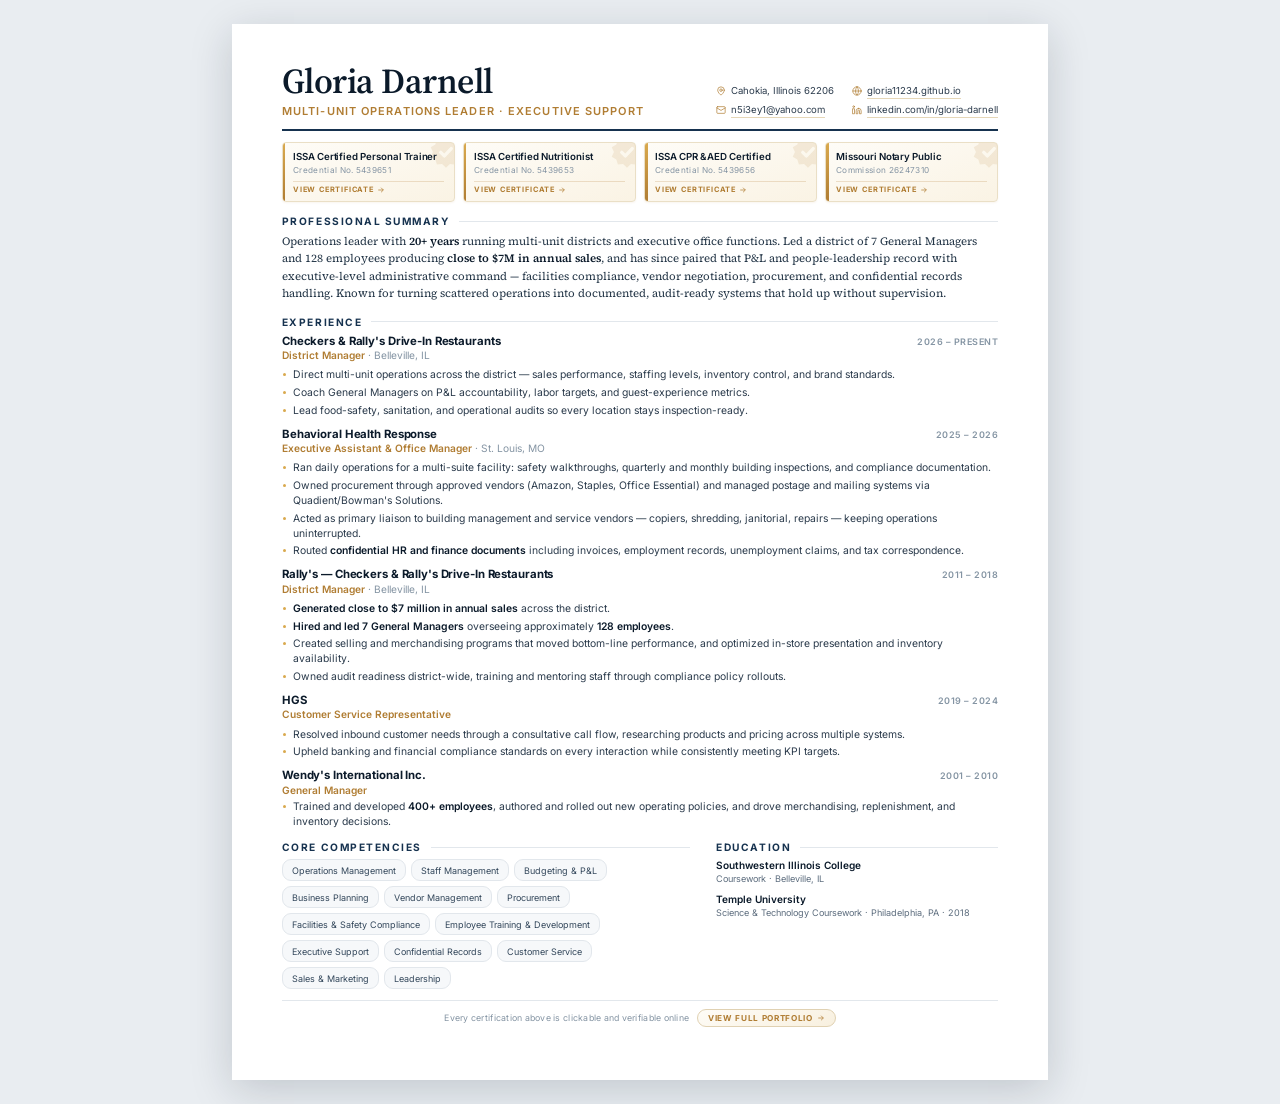
==== resume.html @ bfe1a25a "Launch portfolio and one-page resume Portfolio site with verified credential cards and a lightbox vi" ====
<!doctype html>
<html lang="en">
<head>
<meta charset="utf-8">
<meta name="viewport" content="width=device-width, initial-scale=1">
<title>Gloria Darnell — Resume</title>
<meta name="description" content="Gloria Darnell — multi-unit operations leader and executive support professional. District Manager, Checkers &amp; Rally's.">
<link rel="preconnect" href="https://fonts.googleapis.com">
<link rel="preconnect" href="https://fonts.gstatic.com" crossorigin>
<link href="https://fonts.googleapis.com/css2?family=Inter:wght@400;500;600;700&family=Source+Serif+4:opsz,wght@8..60,400;8..60,600&display=swap" rel="stylesheet">
<link rel="stylesheet" href="assets/css/tokens.css">
<link rel="stylesheet" href="assets/css/resume.css">
</head>
<body>
<main class="sheet">

  <header class="r-head">
    <div>
      <h1 class="r-name">Gloria Darnell</h1>
      <p class="r-title">Multi-Unit Operations Leader &middot; Executive Support</p>
    </div>
    <div class="r-contact">
      <span class="row">
        <svg viewBox="0 0 24 24"><path d="M20 10c0 6-8 12-8 12S4 16 4 10a8 8 0 0 1 16 0Z"/><circle cx="12" cy="10" r="3"/></svg>
        <span>Cahokia, Illinois 62206</span>
      </span>
      <!--PHONE: the private build inserts the phone row here; the public copy never contains it-->
      <a class="row" href="mailto:n5i3ey1@yahoo.com">
        <svg viewBox="0 0 24 24"><rect x="2" y="4" width="20" height="16" rx="2"/><path d="m2 7 10 6 10-6"/></svg>
        <span>n5i3ey1@yahoo.com</span>
      </a>
      <a class="row" href="https://gloria11234.github.io/">
        <svg viewBox="0 0 24 24"><circle cx="12" cy="12" r="10"/><path d="M2 12h20M12 2a15.3 15.3 0 0 1 0 20 15.3 15.3 0 0 1 0-20Z"/></svg>
        <span>gloria11234.github.io</span>
      </a>
      <a class="row" href="https://www.linkedin.com/in/gloria-darnell-308390412/">
        <svg viewBox="0 0 24 24"><path d="M16 8a6 6 0 0 1 6 6v7h-4v-7a2 2 0 0 0-4 0v7h-4v-7a6 6 0 0 1 6-6Z"/><rect x="2" y="9" width="4" height="12"/><circle cx="4" cy="4" r="2"/></svg>
        <span>linkedin.com/in/gloria-darnell</span>
      </a>
    </div>
  </header>

  <!-- Each credential links straight to its verifiable certificate online -->
  <nav class="creds" aria-label="Verified certifications">
    <a class="cred" href="https://gloria11234.github.io/certificates/issa-certified-personal-trainer.html">
      <svg class="seal" viewBox="0 0 24 24" aria-hidden="true"><path fill="currentColor" d="M12 1.5 14.6 4l3.5-.4 1 3.4 3.1 1.8-1.5 3.2 1.5 3.2-3.1 1.8-1 3.4-3.5-.4L12 22.5 9.4 20l-3.5.4-1-3.4-3.1-1.8L3.3 12 1.8 8.8l3.1-1.8 1-3.4L9.4 4 12 1.5Z"/><path d="m8.5 12.2 2.4 2.4 4.6-4.9" stroke="#fff" stroke-width="2.2" fill="none" stroke-linecap="round" stroke-linejoin="round"/></svg>
      <b>ISSA Certified Personal Trainer</b>
      <span class="no">Credential No. 5439651</span>
      <span class="cta">View certificate <svg viewBox="0 0 24 24"><path d="M5 12h13M13 6l6 6-6 6"/></svg></span>
    </a>
    <a class="cred" href="https://gloria11234.github.io/certificates/issa-nutritionist.html">
      <svg class="seal" viewBox="0 0 24 24" aria-hidden="true"><path fill="currentColor" d="M12 1.5 14.6 4l3.5-.4 1 3.4 3.1 1.8-1.5 3.2 1.5 3.2-3.1 1.8-1 3.4-3.5-.4L12 22.5 9.4 20l-3.5.4-1-3.4-3.1-1.8L3.3 12 1.8 8.8l3.1-1.8 1-3.4L9.4 4 12 1.5Z"/><path d="m8.5 12.2 2.4 2.4 4.6-4.9" stroke="#fff" stroke-width="2.2" fill="none" stroke-linecap="round" stroke-linejoin="round"/></svg>
      <b>ISSA Certified Nutritionist</b>
      <span class="no">Credential No. 5439653</span>
      <span class="cta">View certificate <svg viewBox="0 0 24 24"><path d="M5 12h13M13 6l6 6-6 6"/></svg></span>
    </a>
    <a class="cred" href="https://gloria11234.github.io/certificates/issa-cpr-aed.html">
      <svg class="seal" viewBox="0 0 24 24" aria-hidden="true"><path fill="currentColor" d="M12 1.5 14.6 4l3.5-.4 1 3.4 3.1 1.8-1.5 3.2 1.5 3.2-3.1 1.8-1 3.4-3.5-.4L12 22.5 9.4 20l-3.5.4-1-3.4-3.1-1.8L3.3 12 1.8 8.8l3.1-1.8 1-3.4L9.4 4 12 1.5Z"/><path d="m8.5 12.2 2.4 2.4 4.6-4.9" stroke="#fff" stroke-width="2.2" fill="none" stroke-linecap="round" stroke-linejoin="round"/></svg>
      <b>ISSA CPR &amp; AED Certified</b>
      <span class="no">Credential No. 5439656</span>
      <span class="cta">View certificate <svg viewBox="0 0 24 24"><path d="M5 12h13M13 6l6 6-6 6"/></svg></span>
    </a>
    <a class="cred" href="https://gloria11234.github.io/certificates/missouri-notary-public.html">
      <svg class="seal" viewBox="0 0 24 24" aria-hidden="true"><path fill="currentColor" d="M12 1.5 14.6 4l3.5-.4 1 3.4 3.1 1.8-1.5 3.2 1.5 3.2-3.1 1.8-1 3.4-3.5-.4L12 22.5 9.4 20l-3.5.4-1-3.4-3.1-1.8L3.3 12 1.8 8.8l3.1-1.8 1-3.4L9.4 4 12 1.5Z"/><path d="m8.5 12.2 2.4 2.4 4.6-4.9" stroke="#fff" stroke-width="2.2" fill="none" stroke-linecap="round" stroke-linejoin="round"/></svg>
      <b>Missouri Notary Public</b>
      <span class="no">Commission 26247310</span>
      <span class="cta">View certificate <svg viewBox="0 0 24 24"><path d="M5 12h13M13 6l6 6-6 6"/></svg></span>
    </a>
  </nav>

  <section class="sec">
    <div class="sec-h"><h2>Professional Summary</h2></div>
    <p class="summary">
      Operations leader with <b>20+ years</b> running multi-unit districts and executive office functions. Led a district of
      7 General Managers and 128 employees producing <b>close to $7M in annual sales</b>, and has since paired that
      P&amp;L and people-leadership record with executive-level administrative command &mdash; facilities compliance, vendor
      negotiation, procurement, and confidential records handling. Known for turning scattered operations into
      documented, audit-ready systems that hold up without supervision.
    </p>
  </section>

  <section class="sec">
    <div class="sec-h"><h2>Experience</h2></div>

    <article class="job">
      <div class="job-top">
        <h3 class="job-org">Checkers &amp; Rally's Drive-In Restaurants</h3>
        <span class="job-when">2026 &ndash; Present</span>
      </div>
      <p class="job-role">District Manager <span class="where">&middot; Belleville, IL</span></p>
      <ul>
        <li>Direct multi-unit operations across the district &mdash; sales performance, staffing levels, inventory control, and brand standards.</li>
        <li>Coach General Managers on P&amp;L accountability, labor targets, and guest-experience metrics.</li>
        <li>Lead food-safety, sanitation, and operational audits so every location stays inspection-ready.</li>
      </ul>
    </article>

    <article class="job">
      <div class="job-top">
        <h3 class="job-org">Behavioral Health Response</h3>
        <span class="job-when">2025 &ndash; 2026</span>
      </div>
      <p class="job-role">Executive Assistant &amp; Office Manager <span class="where">&middot; St. Louis, MO</span></p>
      <ul>
        <li>Ran daily operations for a multi-suite facility: safety walkthroughs, quarterly and monthly building inspections, and compliance documentation.</li>
        <li>Owned procurement through approved vendors (Amazon, Staples, Office Essential) and managed postage and mailing systems via Quadient/Bowman's Solutions.</li>
        <li>Acted as primary liaison to building management and service vendors &mdash; copiers, shredding, janitorial, repairs &mdash; keeping operations uninterrupted.</li>
        <li>Routed <b>confidential HR and finance documents</b> including invoices, employment records, unemployment claims, and tax correspondence.</li>
      </ul>
    </article>

    <article class="job">
      <div class="job-top">
        <h3 class="job-org">Rally's &mdash; Checkers &amp; Rally's Drive-In Restaurants</h3>
        <span class="job-when">2011 &ndash; 2018</span>
      </div>
      <p class="job-role">District Manager <span class="where">&middot; Belleville, IL</span></p>
      <ul>
        <li><b>Generated close to $7 million in annual sales</b> across the district.</li>
        <li><b>Hired and led 7 General Managers</b> overseeing approximately <b>128 employees</b>.</li>
        <li>Created selling and merchandising programs that moved bottom-line performance, and optimized in-store presentation and inventory availability.</li>
        <li>Owned audit readiness district-wide, training and mentoring staff through compliance policy rollouts.</li>
      </ul>
    </article>

    <article class="job">
      <div class="job-top">
        <h3 class="job-org">HGS</h3>
        <span class="job-when">2019 &ndash; 2024</span>
      </div>
      <p class="job-role">Customer Service Representative</p>
      <ul>
        <li>Resolved inbound customer needs through a consultative call flow, researching products and pricing across multiple systems.</li>
        <li>Upheld banking and financial compliance standards on every interaction while consistently meeting KPI targets.</li>
      </ul>
    </article>

    <article class="job job--brief">
      <div class="job-top">
        <h3 class="job-org">Wendy's International Inc.</h3>
        <span class="job-when">2001 &ndash; 2010</span>
      </div>
      <p class="job-role">General Manager</p>
      <ul>
        <li>Trained and developed <b>400+ employees</b>, authored and rolled out new operating policies, and drove merchandising, replenishment, and inventory decisions.</li>
      </ul>
    </article>
  </section>

  <div class="band">
    <section>
      <div class="sec-h"><h2>Core Competencies</h2></div>
      <div class="skills">
        <span>Operations Management</span><span>Staff Management</span><span>Budgeting &amp; P&amp;L</span>
        <span>Business Planning</span><span>Vendor Management</span><span>Procurement</span>
        <span>Facilities &amp; Safety Compliance</span><span>Employee Training &amp; Development</span>
        <span>Executive Support</span><span>Confidential Records</span><span>Customer Service</span>
        <span>Sales &amp; Marketing</span><span>Leadership</span>
      </div>
    </section>

    <section>
      <div class="sec-h"><h2>Education</h2></div>
      <div class="edu">
        <b>Southwestern Illinois College</b>
        <span>Coursework &middot; Belleville, IL</span>
      </div>
      <div class="edu">
        <b>Temple University</b>
        <span>Science &amp; Technology Coursework &middot; Philadelphia, PA &middot; 2018</span>
      </div>
    </section>
  </div>

  <p class="r-foot">
    <span>Every certification above is clickable and verifiable online</span>
    <a href="https://gloria11234.github.io/">
      View full portfolio
      <svg viewBox="0 0 24 24"><path d="M5 12h13M13 6l6 6-6 6"/></svg>
    </a>
  </p>

</main>
</body>
</html>
---- assets/css/tokens.css ----
/* ==========================================================================
   Gloria Darnell — shared design tokens
   ========================================================================== */
:root {
  --ink:        #0F1D2D;
  --navy:       #16324F;
  --navy-deep:  #0B1A2A;
  --accent:     #B07D33;
  --accent-lt:  #D9A94E;
  --accent-wash:#FBF5EA;
  --muted:      #5D6D7E;
  --muted-lt:   #8494A3;
  --rule:       #E2E7EC;
  --bg:         #FFFFFF;
  --bg-soft:    #F6F8FA;

  --sans:  "Inter", -apple-system, BlinkMacSystemFont, "Segoe UI", Roboto, Helvetica, Arial, sans-serif;
  --serif: "Source Serif 4", Georgia, "Times New Roman", serif;
}

*, *::before, *::after { box-sizing: border-box; }

/* Small-caps section label used on both the resume and the site */
.eyebrow {
  font: 600 10.5px/1 var(--sans);
  letter-spacing: 0.14em;
  text-transform: uppercase;
  color: var(--accent);
}
---- assets/css/resume.css ----
/* ==========================================================================
   One-page resume — tuned to fill a single US Letter sheet exactly
   ========================================================================== */
@page { size: letter; margin: 0; }

html, body { margin: 0; padding: 0; background: #E9EDF1; }

.sheet {
  width: 8.5in;
  min-height: 11in;
  margin: 0 auto;
  padding: 0.42in 0.52in 0.30in;
  background: var(--bg);
  color: var(--ink);
  font: 400 10.4px/1.45 var(--sans);
  -webkit-font-smoothing: antialiased;
  /* Keep the gold/cream credential badges intact when printed to PDF */
  -webkit-print-color-adjust: exact;
  print-color-adjust: exact;
}

@media screen {
  body { padding: 24px 12px; }
  .sheet { box-shadow: 0 10px 40px rgba(15,29,45,.18); }
}

@media print {
  body { background: #fff; padding: 0; }
  .sheet { box-shadow: none; margin: 0; }
}

/* ---------- Header ---------------------------------------------------- */
.r-head {
  display: flex;
  align-items: flex-end;
  justify-content: space-between;
  gap: 18px;
  padding-bottom: 11px;
  border-bottom: 2px solid var(--navy);
}
.r-name {
  margin: 0;
  font: 600 35px/0.98 var(--serif);
  letter-spacing: -0.015em;
  color: var(--navy-deep);
}
.r-title {
  margin: 5px 0 0;
  font: 600 11px/1.3 var(--sans);
  letter-spacing: 0.1em;
  text-transform: uppercase;
  color: var(--accent);
}

/* Contact block: two tidy columns of icon-led rows, no "blue link" look */
.r-contact {
  display: grid;
  grid-template-rows: repeat(3, auto);
  grid-auto-flow: column;
  column-gap: 18px;
  row-gap: 3.5px;
  justify-items: start;
  font-size: 9.6px;
  color: var(--muted);
  white-space: nowrap;
}
/* Public copy has no phone row: four items sit in a tidy 2 x 2 grid */
.r-contact:not(:has(.phone)) { grid-template-rows: repeat(2, auto); }
.r-contact .row {
  display: inline-flex;
  align-items: center;
  gap: 5px;
  color: #2B3B4C;
  text-decoration: none;
}
.r-contact .row svg {
  width: 10px;
  height: 10px;
  flex: none;
  stroke: var(--accent);
  stroke-width: 1.7;
  fill: none;
  stroke-linecap: round;
  stroke-linejoin: round;
}
/* Live links get a hairline gold rule that thickens on hover (screen only) */
.r-contact a.row > span {
  border-bottom: 1px solid #E6D7B8;
  padding-bottom: 0.5px;
  transition: border-color .18s ease, color .18s ease;
}
.r-contact a.row:hover > span { border-bottom-color: var(--accent); color: var(--navy-deep); }

/* ---------- Clickable credential badges --------------------------------- */
.creds {
  display: grid;
  grid-template-columns: repeat(4, 1fr);
  gap: 8px;
  margin: 11px 0 0;
}
.cred {
  position: relative;
  overflow: hidden;
  display: block;
  padding: 8px 10px 7px;
  border: 1px solid #EADFC6;
  border-radius: 4px;
  background: linear-gradient(160deg, #FEFCF7 0%, #FAF3E4 100%);
  box-shadow: 0 1px 2px rgba(176,125,51,.08);
  text-decoration: none;
  color: inherit;
  transition: transform .18s ease, box-shadow .18s ease, border-color .18s ease;
}
/* Gold spine down the left edge */
.cred::before {
  content: "";
  position: absolute;
  left: 0; top: 0; bottom: 0;
  width: 2.5px;
  background: linear-gradient(180deg, var(--accent-lt), var(--accent));
}
/* Oversized seal watermark in the corner */
.cred .seal {
  position: absolute;
  top: -9px;
  right: -10px;
  width: 36px;
  height: 36px;
  opacity: .12;
  color: var(--accent);
}
.cred b {
  display: block;
  position: relative;
  font: 600 9.7px/1.25 var(--sans);
  color: var(--navy-deep);
  letter-spacing: -0.005em;
}
.cred .no {
  display: block;
  margin-top: 1.5px;
  font-size: 8.2px;
  letter-spacing: 0.04em;
  color: var(--muted-lt);
}
/* The call to action — tracked small caps + arrow, not an underlined link */
.cred .cta {
  display: flex;
  align-items: center;
  gap: 3px;
  margin-top: 4.5px;
  padding-top: 4px;
  border-top: 1px solid rgba(176,125,51,.22);
  font: 700 7.4px/1 var(--sans);
  letter-spacing: 0.11em;
  text-transform: uppercase;
  color: var(--accent);
}
.cred .cta svg {
  width: 8px;
  height: 8px;
  stroke: currentColor;
  stroke-width: 2.2;
  fill: none;
  stroke-linecap: round;
  stroke-linejoin: round;
  transition: transform .18s ease;
}
.cred:hover {
  transform: translateY(-1px);
  border-color: var(--accent-lt);
  box-shadow: 0 4px 12px rgba(176,125,51,.20);
}
.cred:hover .cta svg { transform: translateX(2.5px); }

/* ---------- Section scaffolding ---------------------------------------- */
.sec { margin-top: 14px; }
.sec-h {
  display: flex;
  align-items: center;
  gap: 9px;
  margin: 0 0 7px;
}
.sec-h h2 {
  margin: 0;
  font: 700 10.2px/1 var(--sans);
  letter-spacing: 0.15em;
  text-transform: uppercase;
  color: var(--navy);
}
.sec-h::after {
  content: "";
  flex: 1;
  height: 1px;
  background: var(--rule);
}

.summary {
  margin: 0;
  font: 400 11.2px/1.55 var(--serif);
  color: #253748;
}
.summary b { font-weight: 600; color: var(--navy-deep); }

/* ---------- Experience -------------------------------------------------- */
.job { margin-bottom: 9px; }
.job:last-child { margin-bottom: 0; }

.job-top {
  display: flex;
  align-items: baseline;
  justify-content: space-between;
  gap: 12px;
}
.job-org {
  margin: 0;
  font: 700 11.4px/1.25 var(--sans);
  color: var(--navy-deep);
  letter-spacing: -0.01em;
}
.job-when {
  font: 600 9px/1.25 var(--sans);
  letter-spacing: 0.055em;
  text-transform: uppercase;
  color: var(--muted-lt);
  white-space: nowrap;
}
.job-role {
  margin: 1px 0 5px;
  font: 600 10.2px/1.3 var(--sans);
  color: var(--accent);
}
.job-role .where {
  color: var(--muted-lt);
  font-weight: 400;
}

.job ul { margin: 0; padding: 0; list-style: none; }
.job li {
  position: relative;
  padding-left: 11px;
  margin-bottom: 2.6px;
  color: #2B3B4C;
}
.job li::before {
  content: "";
  position: absolute;
  left: 1px;
  top: 5.9px;
  width: 3px;
  height: 3px;
  border-radius: 50%;
  background: var(--accent-lt);
}
.job li b { font-weight: 600; color: var(--navy-deep); }

/* Compact single-line entry for early-career roles */
.job--brief .job-role { margin-bottom: 2px; }

/* ---------- Bottom two-column band -------------------------------------- */
.band {
  display: grid;
  grid-template-columns: 1.45fr 1fr;
  gap: 26px;
  margin-top: 13px;
}
.skills {
  display: flex;
  flex-wrap: wrap;
  gap: 5px;
}
.skills span {
  padding: 3.5px 9px;
  border: 1px solid var(--rule);
  border-radius: 9px;
  background: var(--bg-soft);
  font-size: 9px;
  color: #33475B;
  white-space: nowrap;
}
.edu { margin-bottom: 7px; }
.edu:last-child { margin-bottom: 0; }
.edu b { display: block; font: 600 10.1px/1.3 var(--sans); color: var(--navy-deep); }
.edu span { display: block; font-size: 9.1px; color: var(--muted); }

/* ---------- Footer ------------------------------------------------------- */
.r-foot {
  display: flex;
  align-items: center;
  justify-content: center;
  gap: 8px;
  margin-top: 11px;
  padding-top: 8px;
  border-top: 1px solid var(--rule);
  font-size: 8.8px;
  letter-spacing: 0.03em;
  color: var(--muted-lt);
}
/* Footer link reads as a small pill button, not a blue link */
.r-foot a {
  display: inline-flex;
  align-items: center;
  gap: 4px;
  padding: 3.5px 10px;
  border: 1px solid #E0D1B2;
  border-radius: 999px;
  background: linear-gradient(160deg, #FEFCF7, #F8F0DF);
  font: 700 8.2px/1 var(--sans);
  letter-spacing: 0.08em;
  text-transform: uppercase;
  color: var(--accent);
  text-decoration: none;
  transition: border-color .18s ease, box-shadow .18s ease;
}
.r-foot a svg {
  width: 8px; height: 8px;
  stroke: currentColor; stroke-width: 2.2; fill: none;
  stroke-linecap: round; stroke-linejoin: round;
}
.r-foot a:hover {
  border-color: var(--accent);
  box-shadow: 0 2px 8px rgba(176,125,51,.18);
}
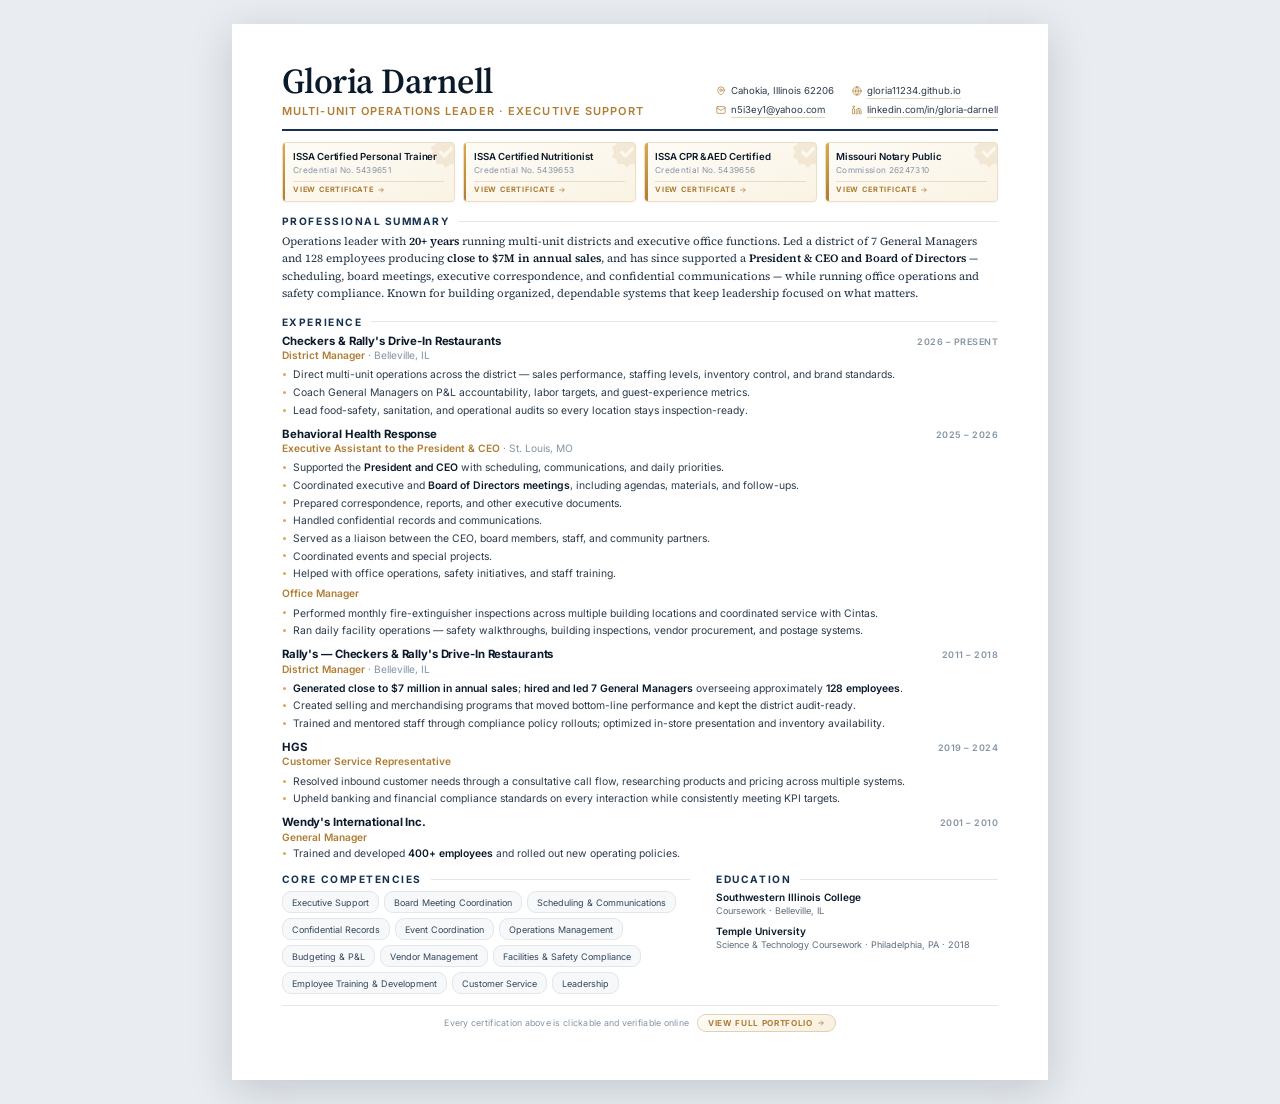
==== commit acc31bf6: "Add executive assistant duties from Gloria's feedback Split the Behavioral Health Response role into" ====
--- a/resume.html
+++ b/resume.html
@@ -72,10 +72,10 @@
     <div class="sec-h"><h2>Professional Summary</h2></div>
     <p class="summary">
       Operations leader with <b>20+ years</b> running multi-unit districts and executive office functions. Led a district of
-      7 General Managers and 128 employees producing <b>close to $7M in annual sales</b>, and has since paired that
-      P&amp;L and people-leadership record with executive-level administrative command &mdash; facilities compliance, vendor
-      negotiation, procurement, and confidential records handling. Known for turning scattered operations into
-      documented, audit-ready systems that hold up without supervision.
+      7 General Managers and 128 employees producing <b>close to $7M in annual sales</b>, and has since supported a
+      <b>President &amp; CEO and Board of Directors</b> &mdash; scheduling, board meetings, executive correspondence, and
+      confidential communications &mdash; while running office operations and safety compliance. Known for building
+      organized, dependable systems that keep leadership focused on what matters.
     </p>
   </section>
 
@@ -100,12 +100,20 @@
         <h3 class="job-org">Behavioral Health Response</h3>
         <span class="job-when">2025 &ndash; 2026</span>
       </div>
-      <p class="job-role">Executive Assistant &amp; Office Manager <span class="where">&middot; St. Louis, MO</span></p>
+      <p class="job-role">Executive Assistant to the President &amp; CEO <span class="where">&middot; St. Louis, MO</span></p>
       <ul>
-        <li>Ran daily operations for a multi-suite facility: safety walkthroughs, quarterly and monthly building inspections, and compliance documentation.</li>
-        <li>Owned procurement through approved vendors (Amazon, Staples, Office Essential) and managed postage and mailing systems via Quadient/Bowman's Solutions.</li>
-        <li>Acted as primary liaison to building management and service vendors &mdash; copiers, shredding, janitorial, repairs &mdash; keeping operations uninterrupted.</li>
-        <li>Routed <b>confidential HR and finance documents</b> including invoices, employment records, unemployment claims, and tax correspondence.</li>
+        <li>Supported the <b>President and CEO</b> with scheduling, communications, and daily priorities.</li>
+        <li>Coordinated executive and <b>Board of Directors meetings</b>, including agendas, materials, and follow-ups.</li>
+        <li>Prepared correspondence, reports, and other executive documents.</li>
+        <li>Handled confidential records and communications.</li>
+        <li>Served as a liaison between the CEO, board members, staff, and community partners.</li>
+        <li>Coordinated events and special projects.</li>
+        <li>Helped with office operations, safety initiatives, and staff training.</li>
+      </ul>
+      <p class="job-role job-role--sub">Office Manager</p>
+      <ul>
+        <li>Performed monthly fire-extinguisher inspections across multiple building locations and coordinated service with Cintas.</li>
+        <li>Ran daily facility operations &mdash; safety walkthroughs, building inspections, vendor procurement, and postage systems.</li>
       </ul>
     </article>
 
@@ -116,10 +124,9 @@
       </div>
       <p class="job-role">District Manager <span class="where">&middot; Belleville, IL</span></p>
       <ul>
-        <li><b>Generated close to $7 million in annual sales</b> across the district.</li>
-        <li><b>Hired and led 7 General Managers</b> overseeing approximately <b>128 employees</b>.</li>
-        <li>Created selling and merchandising programs that moved bottom-line performance, and optimized in-store presentation and inventory availability.</li>
-        <li>Owned audit readiness district-wide, training and mentoring staff through compliance policy rollouts.</li>
+        <li><b>Generated close to $7 million in annual sales</b>; <b>hired and led 7 General Managers</b> overseeing approximately <b>128 employees</b>.</li>
+        <li>Created selling and merchandising programs that moved bottom-line performance and kept the district audit-ready.</li>
+        <li>Trained and mentored staff through compliance policy rollouts; optimized in-store presentation and inventory availability.</li>
       </ul>
     </article>
 
@@ -142,7 +149,7 @@
       </div>
       <p class="job-role">General Manager</p>
       <ul>
-        <li>Trained and developed <b>400+ employees</b>, authored and rolled out new operating policies, and drove merchandising, replenishment, and inventory decisions.</li>
+        <li>Trained and developed <b>400+ employees</b> and rolled out new operating policies.</li>
       </ul>
     </article>
   </section>
@@ -151,11 +158,10 @@
     <section>
       <div class="sec-h"><h2>Core Competencies</h2></div>
       <div class="skills">
-        <span>Operations Management</span><span>Staff Management</span><span>Budgeting &amp; P&amp;L</span>
-        <span>Business Planning</span><span>Vendor Management</span><span>Procurement</span>
-        <span>Facilities &amp; Safety Compliance</span><span>Employee Training &amp; Development</span>
-        <span>Executive Support</span><span>Confidential Records</span><span>Customer Service</span>
-        <span>Sales &amp; Marketing</span><span>Leadership</span>
+        <span>Executive Support</span><span>Board Meeting Coordination</span><span>Scheduling &amp; Communications</span>
+        <span>Confidential Records</span><span>Event Coordination</span><span>Operations Management</span>
+        <span>Budgeting &amp; P&amp;L</span><span>Vendor Management</span><span>Facilities &amp; Safety Compliance</span>
+        <span>Employee Training &amp; Development</span><span>Customer Service</span><span>Leadership</span>
       </div>
     </section>
 
--- a/assets/css/resume.css
+++ b/assets/css/resume.css
@@ -234,6 +234,8 @@
   color: var(--muted-lt);
   font-weight: 400;
 }
+/* Second title held at the same employer */
+.job-role--sub { margin-top: 6px; }
 
 .job ul { margin: 0; padding: 0; list-style: none; }
 .job li {
